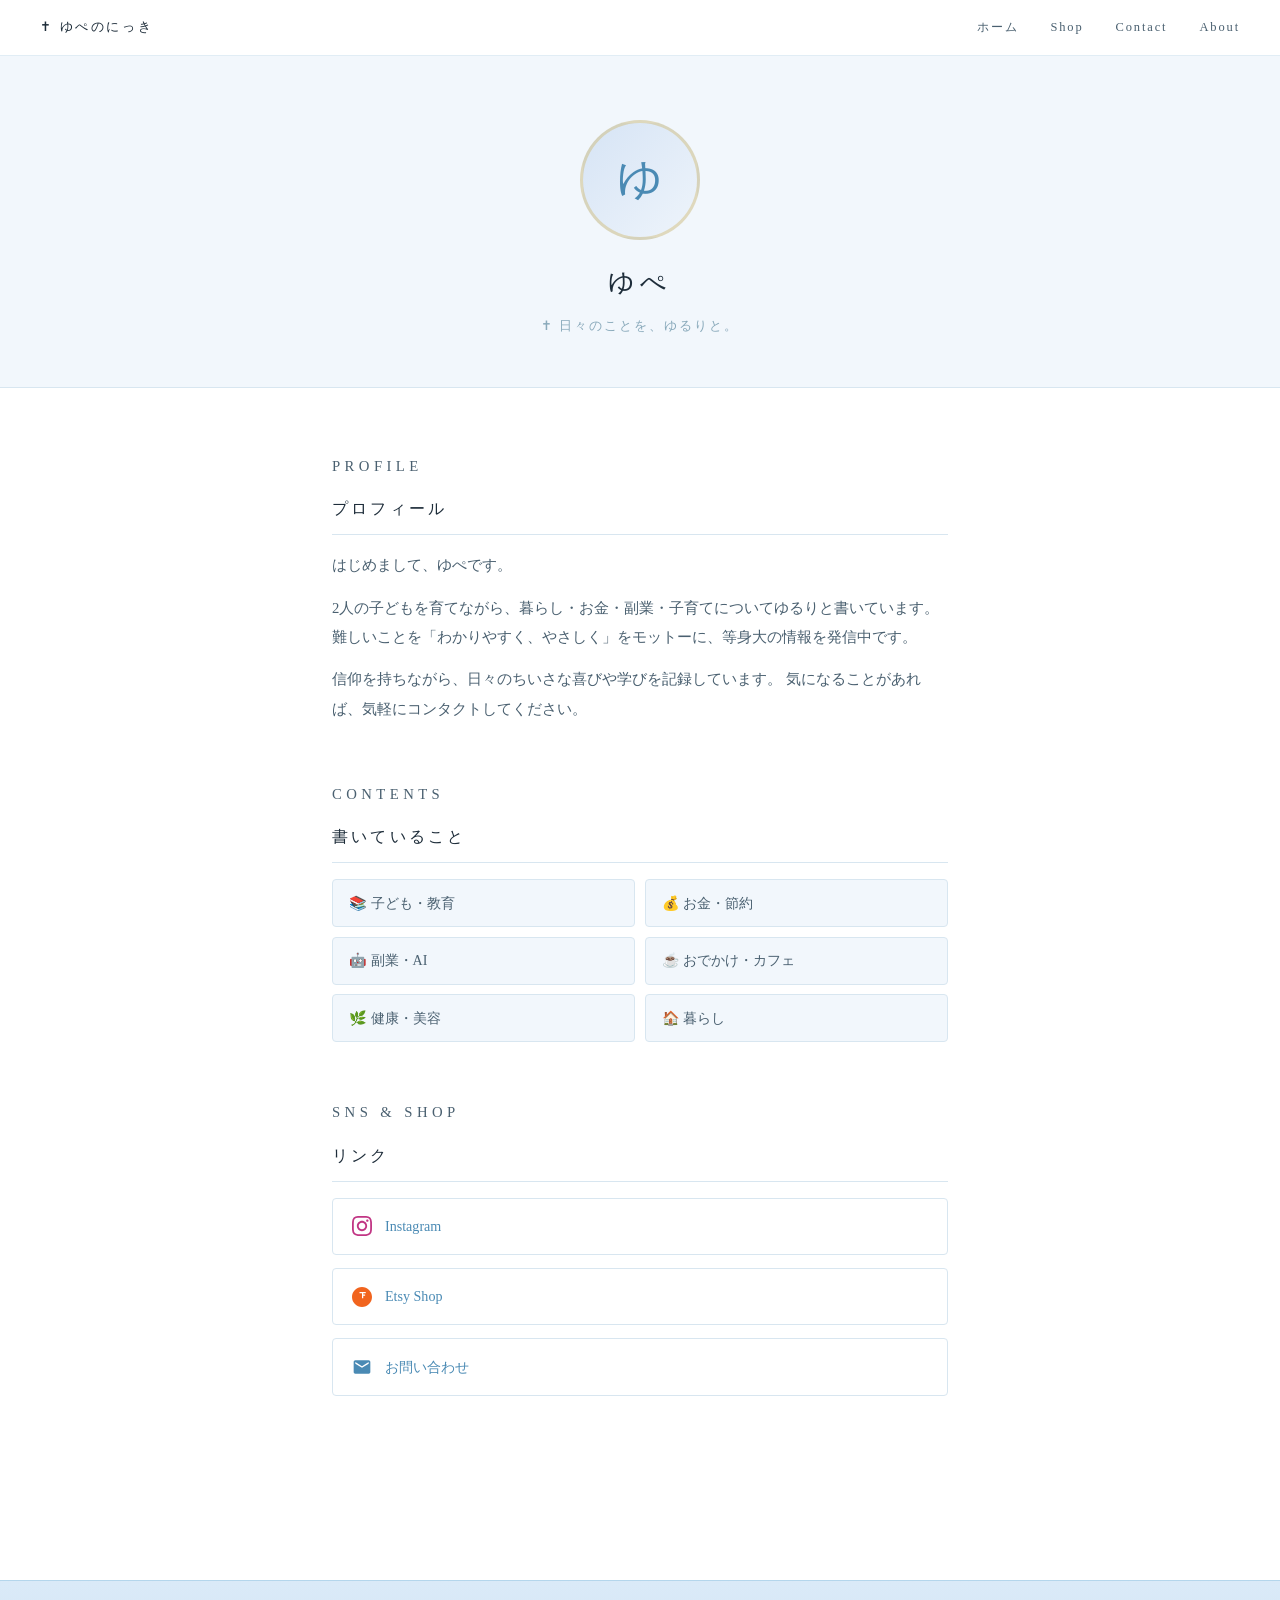
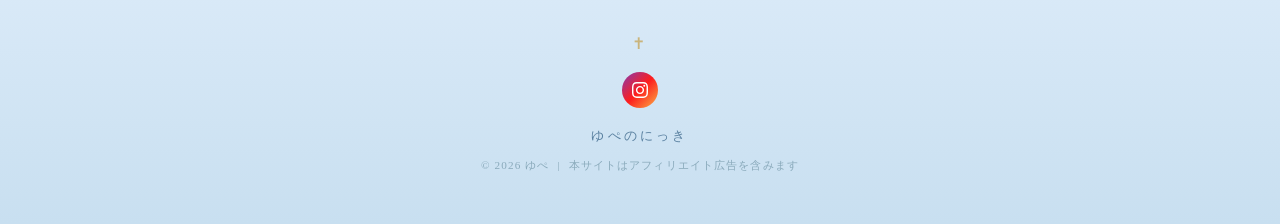
==== about.html @ 4b6a4e64 "LP・About・Shop・Contactページを本格化 - index.html: About Me・カテゴリ紹介・Instagram CTAセクションを追加 - about.html: プロフィー" ====
<!DOCTYPE html>
<html lang="ja">
<head>
  <meta charset="UTF-8">
  <meta name="viewport" content="width=device-width, initial-scale=1.0">
  <title>About — ゆぺのにっき</title>
  <link rel="stylesheet" href="style.css?v=4">
</head>
<body>

  <nav class="top-nav">
    <a class="nav-logo" href="index.html">✝ ゆぺのにっき</a>
    <ul class="nav-links">
      <li><a href="index.html">ホーム</a></li>
      <li><a href="shop.html">Shop</a></li>
      <li><a href="contact.html">Contact</a></li>
      <li><a href="about.html">About</a></li>
    </ul>
  </nav>

  <!-- Hero -->
  <section class="about-hero">
    <div class="about-avatar-large">ゆ</div>
    <h1>ゆぺ</h1>
    <p class="about-tagline">✝ 日々のことを、ゆるりと。</p>
  </section>

  <!-- Profile -->
  <div class="about-profile-wrap">

    <div class="about-section">
      <p class="lp-eyebrow">PROFILE</p>
      <h2>プロフィール</h2>
      <p>はじめまして、ゆぺです。</p>
      <p>
        2人の子どもを育てながら、暮らし・お金・副業・子育てについてゆるりと書いています。
        難しいことを「わかりやすく、やさしく」をモットーに、等身大の情報を発信中です。
      </p>
      <p>
        信仰を持ちながら、日々のちいさな喜びや学びを記録しています。
        気になることがあれば、気軽にコンタクトしてください。
      </p>
    </div>

    <div class="about-section">
      <p class="lp-eyebrow">CONTENTS</p>
      <h2>書いていること</h2>
      <ul class="about-topics">
        <li>📚 子ども・教育</li>
        <li>💰 お金・節約</li>
        <li>🤖 副業・AI</li>
        <li>☕ おでかけ・カフェ</li>
        <li>🌿 健康・美容</li>
        <li>🏠 暮らし</li>
      </ul>
    </div>

    <div class="about-section">
      <p class="lp-eyebrow">SNS & SHOP</p>
      <h2>リンク</h2>
      <div class="about-sns-links">
        <a class="about-sns-link" href="https://www.instagram.com/YOUR_ACCOUNT" target="_blank" rel="noopener">
          <svg width="20" height="20" viewBox="0 0 24 24" fill="#c13584"><path d="M12 2.163c3.204 0 3.584.012 4.85.07 3.252.148 4.771 1.691 4.919 4.919.058 1.265.069 1.645.069 4.849 0 3.205-.012 3.584-.069 4.849-.149 3.225-1.664 4.771-4.919 4.919-1.266.058-1.644.07-4.85.07-3.204 0-3.584-.012-4.849-.07-3.26-.149-4.771-1.699-4.919-4.92-.058-1.265-.07-1.644-.07-4.849 0-3.204.013-3.583.07-4.849.149-3.227 1.664-4.771 4.919-4.919 1.266-.057 1.645-.069 4.849-.069zm0-2.163c-3.259 0-3.667.014-4.947.072-4.358.2-6.78 2.618-6.98 6.98-.059 1.281-.073 1.689-.073 4.948 0 3.259.014 3.668.072 4.948.2 4.358 2.618 6.78 6.98 6.98 1.281.058 1.689.072 4.948.072 3.259 0 3.668-.014 4.948-.072 4.354-.2 6.782-2.618 6.979-6.98.059-1.28.073-1.689.073-4.948 0-3.259-.014-3.667-.072-4.947-.196-4.354-2.617-6.78-6.979-6.98-1.281-.059-1.69-.073-4.949-.073zm0 5.838c-3.403 0-6.162 2.759-6.162 6.162s2.759 6.163 6.162 6.163 6.162-2.759 6.162-6.163c0-3.403-2.759-6.162-6.162-6.162zm0 10.162c-2.209 0-4-1.79-4-4 0-2.209 1.791-4 4-4s4 1.791 4 4c0 2.21-1.791 4-4 4zm6.406-11.845c-.796 0-1.441.645-1.441 1.44s.645 1.44 1.441 1.44c.795 0 1.439-.645 1.439-1.44s-.644-1.44-1.439-1.44z"/></svg>
          Instagram
        </a>
        <a class="about-sns-link" href="https://www.etsy.com/shop/YOUR_SHOP" target="_blank" rel="noopener">
          <svg width="20" height="20" viewBox="0 0 24 24" fill="#f1641e"><path d="M12 0C5.373 0 0 5.373 0 12s5.373 12 12 12 12-5.373 12-12S18.627 0 12 0zm4.5 7.5h-3v1.5h2.25v1.5H13.5v3h-1.5V7.5H9V6h7.5v1.5z"/></svg>
          Etsy Shop
        </a>
        <a class="about-sns-link" href="contact.html">
          <svg width="20" height="20" viewBox="0 0 24 24" fill="#4a8ab4"><path d="M20 4H4c-1.1 0-2 .9-2 2v12c0 1.1.9 2 2 2h16c1.1 0 2-.9 2-2V6c0-1.1-.9-2-2-2zm0 4l-8 5-8-5V6l8 5 8-5v2z"/></svg>
          お問い合わせ
        </a>
      </div>
    </div>

  </div>

  <footer class="site-footer">
    <span class="footer-cross">✝</span>
    <div class="footer-sns">
      <a class="f-insta" href="https://www.instagram.com/YOUR_ACCOUNT" target="_blank" rel="noopener" title="Instagram">
        <svg width="16" height="16" viewBox="0 0 24 24" fill="currentColor"><path d="M12 2.163c3.204 0 3.584.012 4.85.07 3.252.148 4.771 1.691 4.919 4.919.058 1.265.069 1.645.069 4.849 0 3.205-.012 3.584-.069 4.849-.149 3.225-1.664 4.771-4.919 4.919-1.266.058-1.644.07-4.85.07-3.204 0-3.584-.012-4.849-.07-3.26-.149-4.771-1.699-4.919-4.92-.058-1.265-.07-1.644-.07-4.849 0-3.204.013-3.583.07-4.849.149-3.227 1.664-4.771 4.919-4.919 1.266-.057 1.645-.069 4.849-.069zm0-2.163c-3.259 0-3.667.014-4.947.072-4.358.2-6.78 2.618-6.98 6.98-.059 1.281-.073 1.689-.073 4.948 0 3.259.014 3.668.072 4.948.2 4.358 2.618 6.78 6.98 6.98 1.281.058 1.689.072 4.948.072 3.259 0 3.668-.014 4.948-.072 4.354-.2 6.782-2.618 6.979-6.98.059-1.28.073-1.689.073-4.948 0-3.259-.014-3.667-.072-4.947-.196-4.354-2.617-6.78-6.979-6.98-1.281-.059-1.69-.073-4.949-.073zm0 5.838c-3.403 0-6.162 2.759-6.162 6.162s2.759 6.163 6.162 6.163 6.162-2.759 6.162-6.163c0-3.403-2.759-6.162-6.162-6.162zm0 10.162c-2.209 0-4-1.79-4-4 0-2.209 1.791-4 4-4s4 1.791 4 4c0 2.21-1.791 4-4 4zm6.406-11.845c-.796 0-1.441.645-1.441 1.44s.645 1.44 1.441 1.44c.795 0 1.439-.645 1.439-1.44s-.644-1.44-1.439-1.44z"/></svg>
      </a>
    </div>
    <p class="footer-title">ゆぺのにっき</p>
    <p class="footer-copy">&copy; 2026 ゆぺ &nbsp;|&nbsp; 本サイトはアフィリエイト広告を含みます</p>
  </footer>

</body>
</html>
---- style.css ----
/* ===== Reset & Base ===== */
*, *::before, *::after {
  box-sizing: border-box;
  margin: 0;
  padding: 0;
}

:root {
  --bg: #ffffff;
  --surface: #ffffff;
  --bg-light: #f2f7fc;
  --border: #d8e6f0;
  --text: #1e2d3a;
  --text-mid: #4a6070;
  --text-light: #8aaabb;
  --accent: #4a8ab4;
  --gold: #c49a3c;
  --nav-bg: rgba(255,255,255,0.95);
}

html {
  font-size: 16px;
  scroll-behavior: smooth;
}

body {
  background-color: var(--bg);
  color: var(--text);
  font-family: 'Hiragino Mincho ProN', 'Yu Mincho', 'YuMincho', 'Georgia', serif;
  line-height: 1.9;
  min-height: 100vh;
  display: flex;
  flex-direction: column;
}

a {
  color: inherit;
  text-decoration: none;
  transition: opacity 0.2s;
}

a:hover {
  opacity: 0.65;
}

img {
  max-width: 100%;
  display: block;
}

/* ===== トップナビゲーション ===== */
.top-nav {
  position: sticky;
  top: 0;
  z-index: 100;
  background: var(--nav-bg);
  backdrop-filter: blur(8px);
  -webkit-backdrop-filter: blur(8px);
  border-bottom: 1px solid rgba(180,210,230,0.4);
  display: flex;
  align-items: center;
  justify-content: space-between;
  padding: 0 2.5rem;
  height: 56px;
}

.top-nav .nav-logo {
  font-size: 0.82rem;
  letter-spacing: 0.2em;
  color: var(--text);
  font-weight: normal;
}

.top-nav .nav-links {
  display: flex;
  gap: 2rem;
  list-style: none;
  font-size: 0.78rem;
  letter-spacing: 0.15em;
}

.top-nav .nav-links a {
  color: var(--text-mid);
}

/* ===== ヒーロー ===== */
.hero {
  width: 100%;
  /* 夜明けの空グラデーション */
  background:
    radial-gradient(ellipse 80% 60% at 50% 0%, rgba(255,255,255,0.9) 0%, transparent 60%),
    radial-gradient(ellipse 60% 40% at 80% 30%, rgba(255,220,180,0.35) 0%, transparent 50%),
    radial-gradient(ellipse 70% 50% at 20% 40%, rgba(180,220,255,0.4) 0%, transparent 55%),
    linear-gradient(180deg,
      #c8dff0 0%,
      #daeaf8 20%,
      #edf5fd 45%,
      #fef9f0 70%,
      #fff8ee 100%
    );
  display: flex;
  flex-direction: column;
  align-items: center;
  justify-content: center;
  text-align: center;
  padding: 6rem 2rem 5.5rem;
  position: relative;
  overflow: hidden;
}

/* 雲のような光の層 */
.hero::before {
  content: '';
  position: absolute;
  inset: 0;
  background:
    radial-gradient(ellipse 120% 30% at 20% 55%, rgba(255,255,255,0.55) 0%, transparent 60%),
    radial-gradient(ellipse 100% 25% at 75% 45%, rgba(255,255,255,0.45) 0%, transparent 55%),
    radial-gradient(ellipse 80% 20% at 50% 70%, rgba(255,248,230,0.5) 0%, transparent 60%);
  pointer-events: none;
}

.hero-hands-svg {
  width: 80px;
  height: 90px;
  margin-bottom: 0.8rem;
  position: relative;
  filter: drop-shadow(0 2px 10px rgba(100,160,210,0.3));
}

.hero-cross {
  color: var(--gold);
  font-size: 0.95rem;
  margin-bottom: 1.2rem;
  opacity: 0.75;
  position: relative;
  letter-spacing: 0.5em;
}

.hero-title {
  font-size: clamp(1.8rem, 5vw, 3rem);
  font-weight: normal;
  letter-spacing: 0.35em;
  color: #2a3d50;
  margin-bottom: 0.8rem;
  position: relative;
  text-shadow: 0 1px 12px rgba(255,255,255,0.9);
}

.hero-subtitle {
  font-size: 0.8rem;
  color: #6a8fa8;
  letter-spacing: 0.2em;
  margin-bottom: 1.8rem;
  position: relative;
}

.hero-verse {
  font-size: 0.8rem;
  color: #7a9ab4;
  font-style: italic;
  letter-spacing: 0.06em;
  max-width: 400px;
  line-height: 1.8;
  position: relative;
  border-top: 1px solid rgba(100,160,210,0.25);
  padding-top: 1.2rem;
}

/* ===== コンテナ ===== */
.container {
  max-width: 900px;
  margin: 0 auto;
  padding: 0 2rem;
  flex: 1;
}

/* ===== セクションタイトル ===== */
.section-header {
  text-align: center;
  padding: 4rem 0 2.5rem;
}

.section-header h2 {
  font-size: 0.75rem;
  letter-spacing: 0.3em;
  color: var(--text-light);
  font-weight: normal;
  text-transform: uppercase;
  margin-bottom: 0.5rem;
}

.section-header .section-line {
  width: 32px;
  height: 1px;
  background: var(--gold);
  margin: 0 auto;
}

/* ===== 記事グリッド ===== */
.post-grid {
  display: grid;
  grid-template-columns: repeat(auto-fill, minmax(260px, 1fr));
  gap: 2.5rem;
  padding-bottom: 5rem;
}

.post-card {
  background: var(--surface);
  border: none;
  transition: opacity 0.2s;
}

.post-card:hover {
  opacity: 0.75;
}

.post-card-thumb {
  width: 100%;
  aspect-ratio: 4/3;
  background: var(--bg-light);
  margin-bottom: 1rem;
  overflow: hidden;
  position: relative;
  display: flex;
  align-items: center;
  justify-content: center;
}

/* サムネイル代替（画像なし用） */
.post-card-thumb.thumb-1 { background: linear-gradient(135deg, #d6e4f5 0%, #eef4fb 100%); }
.post-card-thumb.thumb-2 { background: linear-gradient(135deg, #e8f0e9 0%, #f3f7f3 100%); }
.post-card-thumb.thumb-3 { background: linear-gradient(135deg, #f5ecd6 0%, #faf5ec 100%); }

.post-card-thumb-cross {
  font-size: 2rem;
  color: rgba(58,110,168,0.18);
}

.post-card-thumb img {
  width: 100%;
  height: 100%;
  object-fit: cover;
  position: absolute;
  top: 0; left: 0;
  display: block;
}

.post-date {
  font-size: 0.72rem;
  color: var(--text-light);
  letter-spacing: 0.1em;
  display: block;
  margin-bottom: 0.4rem;
}

.post-title {
  font-size: 1rem;
  font-weight: normal;
  line-height: 1.6;
  letter-spacing: 0.05em;
  color: var(--text);
  margin-bottom: 0.6rem;
}

.post-excerpt {
  font-size: 0.82rem;
  color: var(--text-mid);
  line-height: 1.8;
}

/* ===== 単記事ページ ===== */
.post-single-wrap {
  max-width: 660px;
  margin: 5rem auto;
  padding: 0 2rem;
}

.post-single-header {
  text-align: center;
  margin-bottom: 3rem;
  padding-bottom: 2rem;
  border-bottom: 1px solid var(--border);
}

.post-single-header .post-date {
  margin-bottom: 0.8rem;
}

.post-single-header h1 {
  font-size: 1.6rem;
  font-weight: normal;
  letter-spacing: 0.08em;
  line-height: 1.6;
}

.post-body {
  font-size: 0.95rem;
  line-height: 2.1;
  color: var(--text-mid);
}

.post-body p {
  margin-bottom: 1.4em;
}

.post-body blockquote {
  border-left: 2px solid var(--gold);
  margin: 2em 0;
  padding: 0.8em 1.5em;
  color: var(--text-light);
  font-style: italic;
  font-size: 0.9rem;
  background: var(--bg-light);
}

.back-link {
  display: inline-block;
  margin-top: 3rem;
  font-size: 0.75rem;
  color: var(--text-light);
  letter-spacing: 0.15em;
  text-transform: uppercase;
}

/* ===== About ===== */
.about-wrap {
  max-width: 560px;
  margin: 5rem auto;
  padding: 0 2rem;
  text-align: center;
}

.about-avatar {
  width: 96px;
  height: 96px;
  border-radius: 50%;
  background: linear-gradient(135deg, #2c4a6e, #3a6ea8);
  display: flex;
  align-items: center;
  justify-content: center;
  font-size: 2rem;
  color: #fff;
  margin: 0 auto 1.5rem;
}

.about-name {
  font-size: 1.3rem;
  font-weight: normal;
  letter-spacing: 0.25em;
  margin-bottom: 0.4rem;
}

.about-verse {
  font-size: 0.75rem;
  color: var(--gold);
  font-style: italic;
  letter-spacing: 0.08em;
  margin-bottom: 2rem;
}

.about-divider {
  width: 32px;
  height: 1px;
  background: var(--border);
  margin: 0 auto 2rem;
}

.about-bio {
  font-size: 0.9rem;
  color: var(--text-mid);
  line-height: 2;
  text-align: left;
}

/* ===== フッター ===== */
.site-footer {
  background: linear-gradient(180deg, #daeaf8 0%, #c8dff0 100%);
  text-align: center;
  padding: 3rem 1rem;
  border-top: 1px solid rgba(150,200,230,0.4);
}

.footer-cross {
  display: block;
  font-size: 1rem;
  color: var(--gold);
  opacity: 0.65;
  margin-bottom: 0.8rem;
  letter-spacing: 0.15em;
}

.footer-title {
  font-size: 0.8rem;
  letter-spacing: 0.25em;
  color: #5a80a0;
  margin-bottom: 0.4rem;
}

.footer-copy {
  font-size: 0.7rem;
  color: #8aaabb;
  letter-spacing: 0.1em;
}

/* ===== ページヒーロー（Shop / Contact） ===== */
.page-hero {
  background: linear-gradient(180deg, #c8dff0 0%, #daeaf8 40%, #edf5fd 70%, #fef9f0 100%);
  text-align: center;
  padding: 4rem 1rem 3.5rem;
  position: relative;
  overflow: hidden;
}

.page-hero::before {
  content: '';
  position: absolute;
  inset: 0;
  background-image:
    repeating-linear-gradient(60deg, transparent, transparent 60px,
      rgba(255,255,255,0.02) 60px, rgba(255,255,255,0.02) 61px),
    repeating-linear-gradient(-60deg, transparent, transparent 60px,
      rgba(255,255,255,0.02) 60px, rgba(255,255,255,0.02) 61px);
  pointer-events: none;
}

.page-hero-title {
  font-size: 2rem;
  font-weight: normal;
  letter-spacing: 0.3em;
  color: #2a3d50;
  position: relative;
  margin-bottom: 0.5rem;
  text-shadow: 0 1px 10px rgba(255,255,255,0.8);
}

.page-hero-sub {
  font-size: 0.78rem;
  color: #6a8fa8;
  letter-spacing: 0.15em;
  position: relative;
  font-style: italic;
}

/* ===== Etsyバナー ===== */
.etsy-banner {
  margin: 3rem 0 2rem;
  border: 1px solid var(--border);
  border-radius: 2px;
  background: #fdf6ee;
  padding: 2rem;
  text-align: center;
}

.etsy-banner-text {
  font-size: 0.9rem;
  color: var(--text-mid);
  line-height: 1.8;
  margin-bottom: 1.2rem;
}

.etsy-btn {
  display: inline-flex;
  align-items: center;
  background: #f1641e;
  color: #fff;
  font-size: 0.88rem;
  letter-spacing: 0.08em;
  padding: 0.7rem 1.8rem;
  border-radius: 2px;
  transition: opacity 0.2s;
  font-family: inherit;
}

.etsy-btn:hover {
  opacity: 0.85;
  color: #fff;
}

/* ===== ショップグリッド ===== */
.shop-grid {
  display: grid;
  grid-template-columns: repeat(auto-fill, minmax(240px, 1fr));
  gap: 2rem;
  padding-bottom: 1rem;
}

.shop-card {
  border: 1px solid var(--border);
  border-radius: 2px;
  overflow: hidden;
  transition: box-shadow 0.2s;
}

.shop-card:hover {
  box-shadow: 0 4px 16px rgba(26,42,58,0.08);
}

.shop-card-thumb {
  width: 100%;
  aspect-ratio: 1/1;
  display: flex;
  align-items: center;
  justify-content: center;
}

.shop-card-icon {
  font-size: 2.5rem;
  color: rgba(58,110,168,0.15);
}

.shop-card-body {
  padding: 1.2rem 1.4rem 1.6rem;
}

.shop-card-label {
  font-size: 0.7rem;
  color: var(--text-light);
  letter-spacing: 0.15em;
  text-transform: uppercase;
  margin-bottom: 0.3rem;
}

.shop-card-name {
  font-size: 1rem;
  font-weight: normal;
  color: var(--text);
  margin-bottom: 0.4rem;
  letter-spacing: 0.03em;
}

.shop-card-price {
  font-size: 0.95rem;
  color: var(--text-mid);
  margin-bottom: 1rem;
}

.shop-card-btn {
  display: inline-block;
  background: #f1641e;
  color: #fff;
  font-size: 0.78rem;
  letter-spacing: 0.08em;
  padding: 0.45rem 1.2rem;
  border-radius: 2px;
  transition: opacity 0.2s;
}

.shop-card-btn:hover {
  opacity: 0.85;
  color: #fff;
}

.shop-note {
  font-size: 0.78rem;
  color: var(--text-light);
  text-align: center;
  padding: 2rem 0 4rem;
  letter-spacing: 0.05em;
}

/* ===== コンタクトページ ===== */
.contact-wrap {
  max-width: 600px;
  margin: 4rem auto;
  padding: 0 2rem 5rem;
}

.contact-intro {
  font-size: 0.9rem;
  color: var(--text-mid);
  line-height: 1.9;
  text-align: center;
  margin-bottom: 2.5rem;
}

.contact-form {
  display: flex;
  flex-direction: column;
  gap: 1.5rem;
}

.form-group {
  display: flex;
  flex-direction: column;
  gap: 0.4rem;
}

.form-label {
  font-size: 0.8rem;
  letter-spacing: 0.1em;
  color: var(--text);
}

.required {
  color: #c0392b;
  margin-left: 2px;
}

.form-input,
.form-textarea {
  border: 1px solid var(--border);
  border-radius: 2px;
  padding: 0.7rem 0.9rem;
  font-size: 0.9rem;
  font-family: inherit;
  color: var(--text);
  background: var(--bg);
  transition: border-color 0.2s;
  outline: none;
}

.form-input:focus,
.form-textarea:focus {
  border-color: var(--accent);
}

.form-textarea {
  resize: vertical;
  line-height: 1.7;
}

.form-submit {
  align-self: flex-start;
  background: #1a2a3a;
  color: #fff;
  border: none;
  padding: 0.8rem 2.2rem;
  font-size: 0.85rem;
  letter-spacing: 0.15em;
  font-family: inherit;
  cursor: pointer;
  border-radius: 2px;
  transition: opacity 0.2s;
}

.form-submit:hover {
  opacity: 0.8;
}

.contact-note {
  margin-top: 2rem;
  font-size: 0.75rem;
  color: var(--text-light);
  line-height: 1.8;
  text-align: center;
}

.contact-note a {
  color: var(--accent);
}

.contact-note code {
  background: var(--bg-light);
  padding: 0.1em 0.4em;
  border-radius: 2px;
  font-size: 0.85em;
}

/* ===== PR表示（景品表示法） ===== */
.pr-notice {
  font-size: 0.72rem;
  color: var(--text-light);
  background: var(--bg-light);
  border-left: 2px solid var(--border);
  padding: 0.4rem 0.8rem;
  margin-bottom: 1.5rem;
  letter-spacing: 0.04em;
}

/* ===== 楽天アフィリエイトバナー ===== */
/* 楽天バナー（全体がリンク） */
a.rakuten-banner {
  display: block;
  text-decoration: none;
  background: linear-gradient(135deg, #fff5f5 0%, #fff9f0 100%);
  border: 2px solid #e8b4b4;
  border-radius: 8px;
  padding: 1.4rem 1.6rem;
  margin: 2.5rem 0;
  transition: transform 0.18s, box-shadow 0.18s, border-color 0.18s;
  box-shadow: 0 2px 8px rgba(191,0,0,0.07);
}
a.rakuten-banner:hover {
  transform: translateY(-2px);
  box-shadow: 0 6px 20px rgba(191,0,0,0.14);
  border-color: #bf0000;
}

.rakuten-banner-label {
  font-size: 0.68rem;
  color: #bf0000;
  letter-spacing: 0.14em;
  text-transform: uppercase;
  margin-bottom: 0.7rem;
  display: block;
  font-weight: bold;
}

.rakuten-banner-inner {
  display: flex;
  align-items: center;
  gap: 1.2rem;
  flex-wrap: wrap;
}

.rakuten-banner-img {
  width: 72px;
  height: 72px;
  background: #fde8e8;
  border-radius: 50%;
  flex-shrink: 0;
  display: flex;
  align-items: center;
  justify-content: center;
  font-size: 1.8rem;
}

.rakuten-banner-text { flex: 1; min-width: 180px; }

.rakuten-banner-text h4 {
  font-size: 0.95rem;
  font-weight: bold;
  color: #1e2d3a;
  margin-bottom: 0.3rem;
}

.rakuten-banner-text p {
  font-size: 0.78rem;
  color: #5a7080;
  margin-bottom: 0.7rem;
  line-height: 1.6;
}

.rakuten-btn {
  display: inline-block;
  background: #bf0000;
  color: #fff !important;
  font-size: 0.82rem;
  font-weight: bold;
  padding: 0.5rem 1.4rem;
  border-radius: 20px;
  letter-spacing: 0.06em;
  transition: background 0.2s;
}
a.rakuten-banner:hover .rakuten-btn { background: #a00000; }

/* ===== フローティングSNSバー ===== */
.sns-float {
  position: fixed;
  right: 1rem;
  bottom: 1.5rem;
  z-index: 200;
  display: flex;
  flex-direction: column;
  gap: 0.6rem;
  align-items: center;
}

.sns-float-btn {
  width: 44px;
  height: 44px;
  border-radius: 50%;
  display: flex;
  align-items: center;
  justify-content: center;
  color: #fff;
  font-size: 1.1rem;
  transition: opacity 0.2s, transform 0.2s;
  box-shadow: 0 2px 10px rgba(0,0,0,0.15);
}

.sns-float-btn:hover { opacity: 0.88; transform: scale(1.08); color: #fff; }
.sns-float-btn.etsy-float  { background: #f1641e; }
.sns-float-btn.insta-float { background: linear-gradient(135deg, #833ab4, #fd1d1d, #fcb045); }

.sns-float-label {
  font-size: 0.6rem;
  color: var(--text-light);
  letter-spacing: 0.05em;
  text-align: center;
  line-height: 1.2;
}

/* ===== フッターSNS ===== */
.footer-sns {
  display: flex;
  justify-content: center;
  gap: 1.2rem;
  margin-bottom: 1rem;
}

.footer-sns a {
  width: 36px;
  height: 36px;
  border-radius: 50%;
  display: flex;
  align-items: center;
  justify-content: center;
  font-size: 1rem;
  color: #fff;
  transition: opacity 0.2s;
}

.footer-sns a:hover { opacity: 0.8; color: #fff; }
.footer-sns .f-etsy  { background: #f1641e; }
.footer-sns .f-insta { background: linear-gradient(135deg, #833ab4, #fd1d1d, #fcb045); }

/* ===== カテゴリフィルター ===== */
.category-filter {
  display: flex;
  flex-wrap: wrap;
  gap: 0.5rem;
  margin-bottom: 2rem;
}
.cat-btn {
  font-size: 0.78rem;
  letter-spacing: 0.06em;
  padding: 0.4rem 1.1rem;
  border-radius: 20px;
  border: 1px solid #d8e6f0;
  background: #fff;
  color: #4a6070;
  cursor: pointer;
  font-family: inherit;
  transition: all 0.15s;
}
.cat-btn:hover { background: #edf5fd; border-color: #4a8ab4; color: #4a8ab4; }
.cat-btn.active { background: #4a8ab4; border-color: #4a8ab4; color: #fff; }

.post-card-cat {
  display: inline-block;
  font-size: 0.68rem;
  letter-spacing: 0.06em;
  color: #4a8ab4;
  background: #edf5fd;
  border: 1px solid #c5dff0;
  border-radius: 10px;
  padding: 0.15rem 0.6rem;
  margin: 0.5rem 0 0.2rem;
}

/* ===== LP セクション共通 ===== */
.lp-eyebrow {
  font-size: 0.68rem;
  letter-spacing: 0.3em;
  color: var(--gold);
  margin-bottom: 0.7rem;
  font-family: 'Georgia', serif;
}
.lp-section-title {
  font-size: 1.5rem;
  font-weight: normal;
  line-height: 1.65;
  letter-spacing: 0.06em;
  color: var(--text);
  margin-bottom: 1.2rem;
}
.lp-body {
  font-size: 0.93rem;
  line-height: 2;
  color: var(--text-mid);
  margin-bottom: 1.5rem;
}
.lp-more-link {
  font-size: 0.82rem;
  color: var(--accent);
  letter-spacing: 0.1em;
  text-decoration: none;
  border-bottom: 1px solid rgba(74,138,180,0.35);
  padding-bottom: 2px;
  transition: border-color 0.2s;
}
.lp-more-link:hover { opacity:1; border-bottom-color: var(--accent); }

/* ===== LP About Me ===== */
.lp-about {
  background: var(--bg-light);
  padding: 5rem 2rem;
}
.lp-about-inner {
  max-width: 860px;
  margin: 0 auto;
  display: flex;
  gap: 4rem;
  align-items: center;
}
.lp-about-photo { flex-shrink: 0; }
.lp-photo-circle {
  width: 170px; height: 170px;
  border-radius: 50%;
  background: linear-gradient(135deg,#d6e4f5 0%,#eef4fb 100%);
  border: 3px solid rgba(200,168,74,0.35);
  display: flex; align-items: center; justify-content: center;
  font-size: 3.2rem;
  color: var(--accent);
  font-family: 'Hiragino Mincho ProN','Yu Mincho',serif;
  overflow: hidden;
}
.lp-photo-circle img {
  width: 100%; height: 100%; object-fit: cover; border-radius: 50%;
}
.lp-about-text { flex: 1; }

/* ===== LP Features（カテゴリ）===== */
.lp-features {
  padding: 5rem 2rem;
  background: #fff;
}
.lp-features-inner {
  max-width: 860px;
  margin: 0 auto;
}
.lp-feat-grid {
  display: grid;
  grid-template-columns: repeat(3,1fr);
  gap: 1.2rem;
  margin-top: 2.5rem;
}
.lp-feat-card {
  background: var(--bg-light);
  border: 1px solid var(--border);
  border-radius: 6px;
  padding: 1.8rem 1rem;
  text-align: center;
  text-decoration: none;
  display: block;
  transition: transform 0.18s, box-shadow 0.18s;
}
.lp-feat-card:hover {
  opacity:1;
  transform: translateY(-3px);
  box-shadow: 0 8px 24px rgba(74,138,180,0.12);
}
.lp-feat-icon { font-size: 2rem; display: block; margin-bottom: 0.7rem; }
.lp-feat-card h3 {
  font-size: 0.85rem; font-weight: normal;
  letter-spacing: 0.1em; color: var(--text); margin-bottom: 0.4rem;
}
.lp-feat-card p { font-size: 0.72rem; color: var(--text-light); line-height: 1.7; }

/* ===== LP CTA（Instagram誘導）===== */
.lp-cta {
  background: linear-gradient(135deg,#1e2d3a 0%,#2a4055 100%);
  padding: 4rem 2rem;
  text-align: center;
  color: #fff;
}
.lp-cta h2 {
  font-size: 1.1rem; font-weight: normal;
  letter-spacing: 0.2em; margin-bottom: 0.6rem;
}
.lp-cta p { font-size: 0.82rem; color: rgba(255,255,255,0.65); margin-bottom: 1.6rem; }
.lp-cta-btn {
  display: inline-block;
  background: #fff; color: #1e2d3a;
  font-size: 0.8rem; letter-spacing: 0.12em;
  padding: 0.75rem 2rem; border-radius: 30px;
  text-decoration: none; transition: opacity 0.2s;
}
.lp-cta-btn:hover { opacity: 0.85; }

/* ===== About ページ ===== */
.about-hero {
  background: var(--bg-light);
  padding: 4rem 2rem 3rem;
  text-align: center;
  border-bottom: 1px solid var(--border);
}
.about-avatar-large {
  width: 120px; height: 120px;
  border-radius: 50%;
  background: linear-gradient(135deg,#d6e4f5 0%,#eef4fb 100%);
  border: 3px solid rgba(200,168,74,0.35);
  display: flex; align-items: center; justify-content: center;
  font-size: 2.8rem; color: var(--accent);
  font-family: 'Hiragino Mincho ProN',serif;
  margin: 0 auto 1.2rem;
  overflow: hidden;
}
.about-avatar-large img {
  width: 100%; height: 100%; object-fit: cover; border-radius: 50%;
}
.about-hero h1 {
  font-size: 1.6rem; font-weight: normal;
  letter-spacing: 0.2em; margin-bottom: 0.4rem;
}
.about-tagline { font-size: 0.82rem; color: var(--text-light); letter-spacing: 0.15em; }

.about-profile-wrap {
  max-width: 680px; margin: 4rem auto; padding: 0 2rem 4rem;
}
.about-section { margin-bottom: 3.5rem; }
.about-section h2 {
  font-size: 1rem; font-weight: normal;
  letter-spacing: 0.2em; color: var(--text);
  margin-bottom: 1rem;
  padding-bottom: 0.6rem;
  border-bottom: 1px solid var(--border);
}
.about-section p {
  font-size: 0.92rem; line-height: 2; color: var(--text-mid); margin-bottom: 0.8rem;
}
.about-topics {
  list-style: none;
  display: grid; grid-template-columns: 1fr 1fr;
  gap: 0.6rem;
}
.about-topics li {
  font-size: 0.88rem; color: var(--text-mid);
  background: var(--bg-light);
  border: 1px solid var(--border);
  border-radius: 4px;
  padding: 0.6rem 1rem;
}
.about-sns-links { display: flex; flex-direction: column; gap: 0.8rem; }
.about-sns-link {
  display: flex; align-items: center; gap: 0.8rem;
  font-size: 0.88rem; color: var(--accent);
  border: 1px solid var(--border);
  border-radius: 4px; padding: 0.9rem 1.2rem;
  text-decoration: none; transition: background 0.15s;
}
.about-sns-link:hover { background: var(--bg-light); opacity:1; }

/* ===== Shop ページ ===== */
.shop-hero {
  background: linear-gradient(135deg,#f5ecd6 0%,#faf5ec 100%);
  padding: 4rem 2rem 3rem;
  text-align: center;
  border-bottom: 1px solid var(--border);
}
.shop-hero h1 {
  font-size: 1.8rem; font-weight: normal;
  letter-spacing: 0.25em; margin-bottom: 0.5rem;
}
.shop-hero p { font-size: 0.88rem; color: var(--text-mid); letter-spacing: 0.1em; }

.shop-etsy-cta {
  max-width: 600px; margin: 3rem auto;
  background: #fff; border: 2px solid var(--gold);
  border-radius: 8px; padding: 2.5rem 2rem; text-align: center;
}
.shop-etsy-cta p { font-size: 0.92rem; color: var(--text-mid); margin-bottom: 1.5rem; line-height: 1.9; }
.shop-etsy-btn {
  display: inline-block;
  background: #f1641e; color: #fff;
  font-size: 0.88rem; letter-spacing: 0.12em;
  padding: 0.85rem 2.5rem; border-radius: 30px;
  text-decoration: none; transition: opacity 0.2s;
}
.shop-etsy-btn:hover { opacity:0.85; }

/* ===== Contact ページ ===== */
.contact-hero {
  background: var(--bg-light);
  padding: 4rem 2rem 3rem;
  text-align: center;
  border-bottom: 1px solid var(--border);
}
.contact-hero h1 {
  font-size: 1.8rem; font-weight: normal;
  letter-spacing: 0.25em; margin-bottom: 0.5rem;
}
.contact-hero p { font-size: 0.88rem; color: var(--text-mid); letter-spacing: 0.1em; }

/* ===== アニメーション ===== */
@keyframes fadeUp {
  from { opacity: 0; transform: translateY(18px); }
  to   { opacity: 1; transform: translateY(0); }
}

/* ===== Responsive ===== */
@media (max-width: 600px) {
  .top-nav { padding: 0 1.2rem; }
  .hero { padding: 4rem 1.5rem 3.5rem; }
  .post-grid { grid-template-columns: 1fr; gap: 2rem; }
  .container { padding: 0 1.2rem; }
  .post-single-wrap, .about-wrap { margin: 3rem auto; }
}
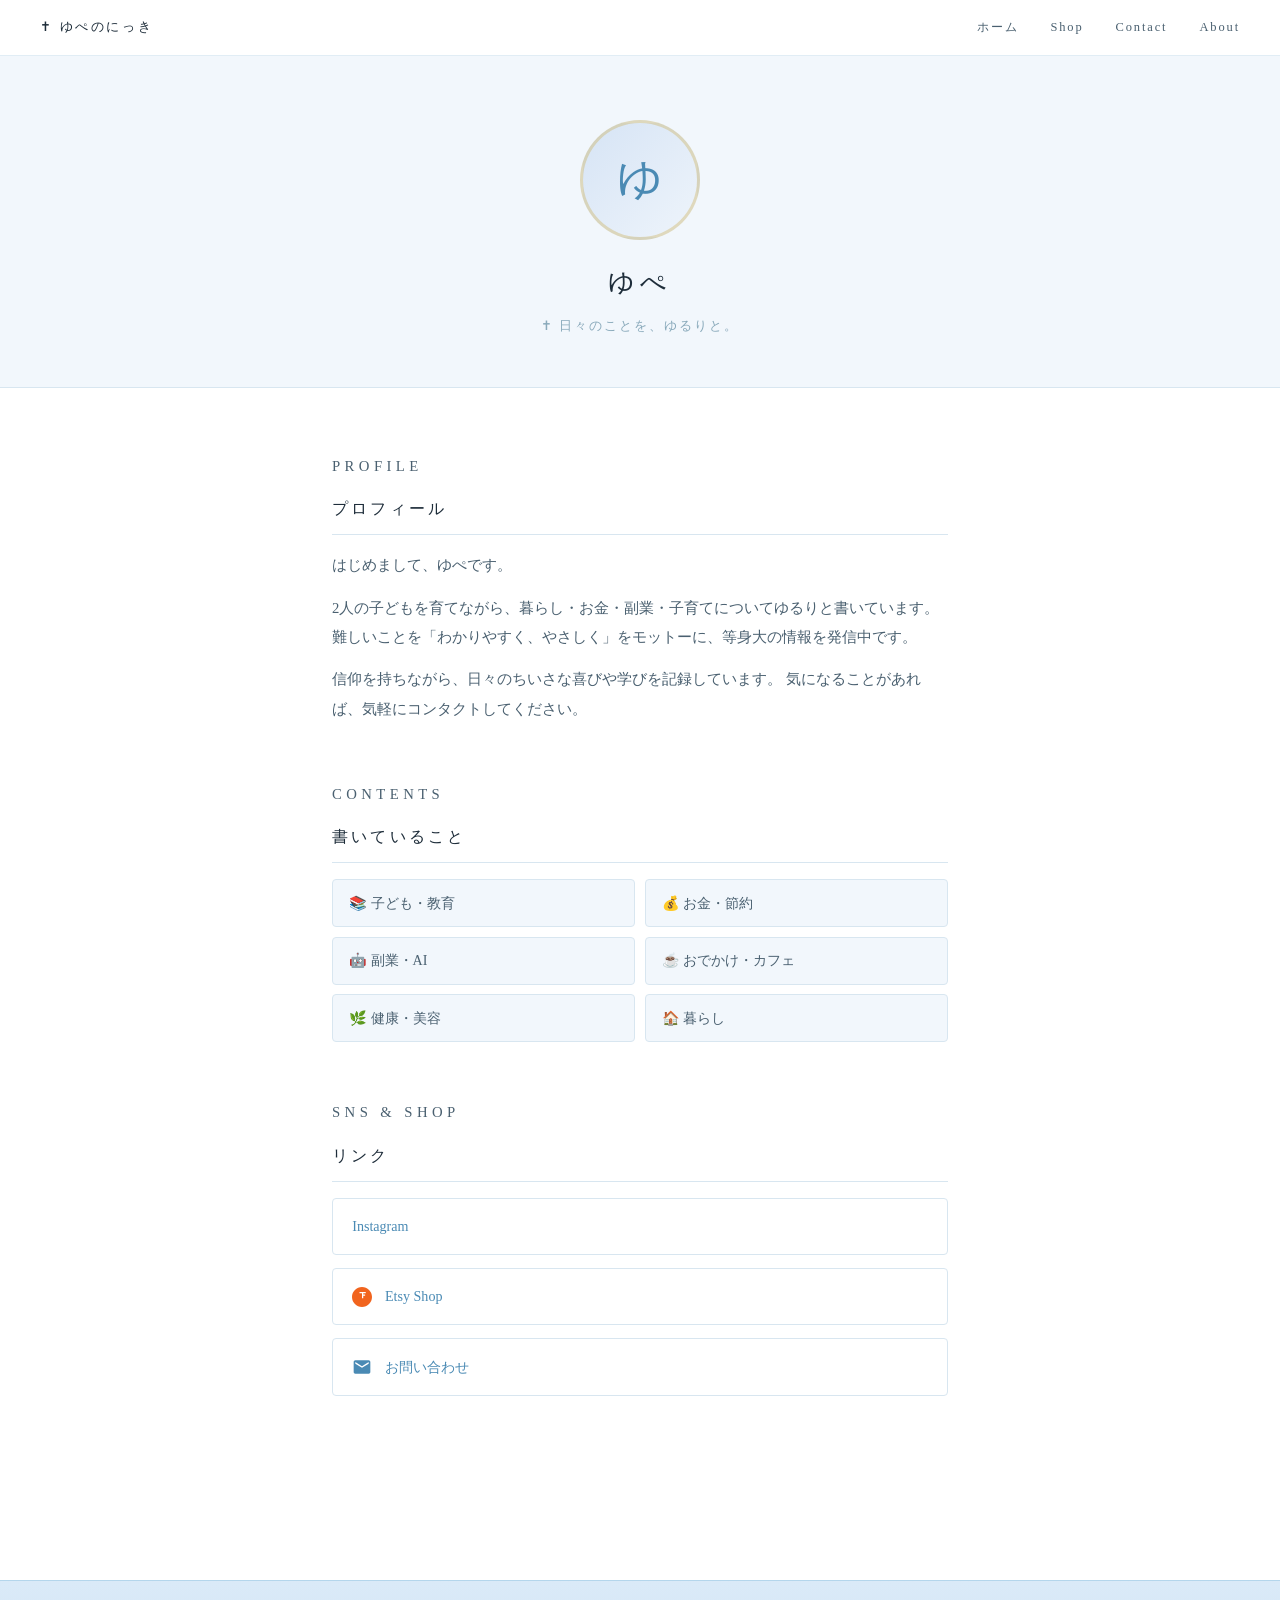
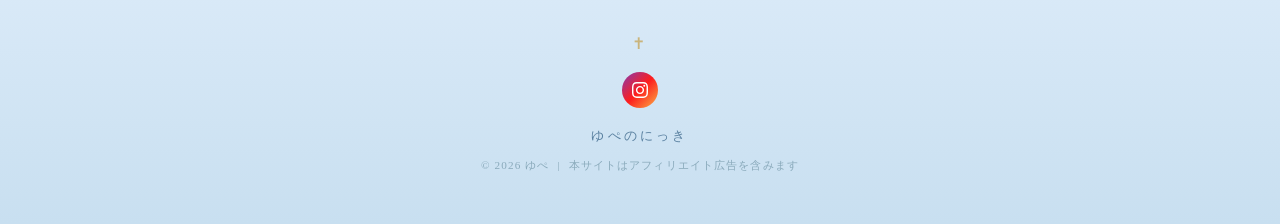
==== commit b93e6819: "InstagramリンクをyupegramアカウントURLに設定 Co-Authored-By: Claude Sonnet 4.6 <noreply@anthropic.com>" ====
--- a/about.html
+++ b/about.html
@@ -59,7 +59,7 @@
       <p class="lp-eyebrow">SNS & SHOP</p>
       <h2>リンク</h2>
       <div class="about-sns-links">
-        <a class="about-sns-link" href="https://www.instagram.com/YOUR_ACCOUNT" target="_blank" rel="noopener">
+        <a class="about-sns-link" 
           <svg width="20" height="20" viewBox="0 0 24 24" fill="#c13584"><path d="M12 2.163c3.204 0 3.584.012 4.85.07 3.252.148 4.771 1.691 4.919 4.919.058 1.265.069 1.645.069 4.849 0 3.205-.012 3.584-.069 4.849-.149 3.225-1.664 4.771-4.919 4.919-1.266.058-1.644.07-4.85.07-3.204 0-3.584-.012-4.849-.07-3.26-.149-4.771-1.699-4.919-4.92-.058-1.265-.07-1.644-.07-4.849 0-3.204.013-3.583.07-4.849.149-3.227 1.664-4.771 4.919-4.919 1.266-.057 1.645-.069 4.849-.069zm0-2.163c-3.259 0-3.667.014-4.947.072-4.358.2-6.78 2.618-6.98 6.98-.059 1.281-.073 1.689-.073 4.948 0 3.259.014 3.668.072 4.948.2 4.358 2.618 6.78 6.98 6.98 1.281.058 1.689.072 4.948.072 3.259 0 3.668-.014 4.948-.072 4.354-.2 6.782-2.618 6.979-6.98.059-1.28.073-1.689.073-4.948 0-3.259-.014-3.667-.072-4.947-.196-4.354-2.617-6.78-6.979-6.98-1.281-.059-1.69-.073-4.949-.073zm0 5.838c-3.403 0-6.162 2.759-6.162 6.162s2.759 6.163 6.162 6.163 6.162-2.759 6.162-6.163c0-3.403-2.759-6.162-6.162-6.162zm0 10.162c-2.209 0-4-1.79-4-4 0-2.209 1.791-4 4-4s4 1.791 4 4c0 2.21-1.791 4-4 4zm6.406-11.845c-.796 0-1.441.645-1.441 1.44s.645 1.44 1.441 1.44c.795 0 1.439-.645 1.439-1.44s-.644-1.44-1.439-1.44z"/></svg>
           Instagram
         </a>
@@ -79,7 +79,7 @@
   <footer class="site-footer">
     <span class="footer-cross">✝</span>
     <div class="footer-sns">
-      <a class="f-insta" href="https://www.instagram.com/YOUR_ACCOUNT" target="_blank" rel="noopener" title="Instagram">
+      <a class="f-insta" href="https://www.instagram.com/yupegram" target="_blank" rel="noopener" title="Instagram">
         <svg width="16" height="16" viewBox="0 0 24 24" fill="currentColor"><path d="M12 2.163c3.204 0 3.584.012 4.85.07 3.252.148 4.771 1.691 4.919 4.919.058 1.265.069 1.645.069 4.849 0 3.205-.012 3.584-.069 4.849-.149 3.225-1.664 4.771-4.919 4.919-1.266.058-1.644.07-4.85.07-3.204 0-3.584-.012-4.849-.07-3.26-.149-4.771-1.699-4.919-4.92-.058-1.265-.07-1.644-.07-4.849 0-3.204.013-3.583.07-4.849.149-3.227 1.664-4.771 4.919-4.919 1.266-.057 1.645-.069 4.849-.069zm0-2.163c-3.259 0-3.667.014-4.947.072-4.358.2-6.78 2.618-6.98 6.98-.059 1.281-.073 1.689-.073 4.948 0 3.259.014 3.668.072 4.948.2 4.358 2.618 6.78 6.98 6.98 1.281.058 1.689.072 4.948.072 3.259 0 3.668-.014 4.948-.072 4.354-.2 6.782-2.618 6.979-6.98.059-1.28.073-1.689.073-4.948 0-3.259-.014-3.667-.072-4.947-.196-4.354-2.617-6.78-6.979-6.98-1.281-.059-1.69-.073-4.949-.073zm0 5.838c-3.403 0-6.162 2.759-6.162 6.162s2.759 6.163 6.162 6.163 6.162-2.759 6.162-6.163c0-3.403-2.759-6.162-6.162-6.162zm0 10.162c-2.209 0-4-1.79-4-4 0-2.209 1.791-4 4-4s4 1.791 4 4c0 2.21-1.791 4-4 4zm6.406-11.845c-.796 0-1.441.645-1.441 1.44s.645 1.44 1.441 1.44c.795 0 1.439-.645 1.439-1.44s-.644-1.44-1.439-1.44z"/></svg>
       </a>
     </div>
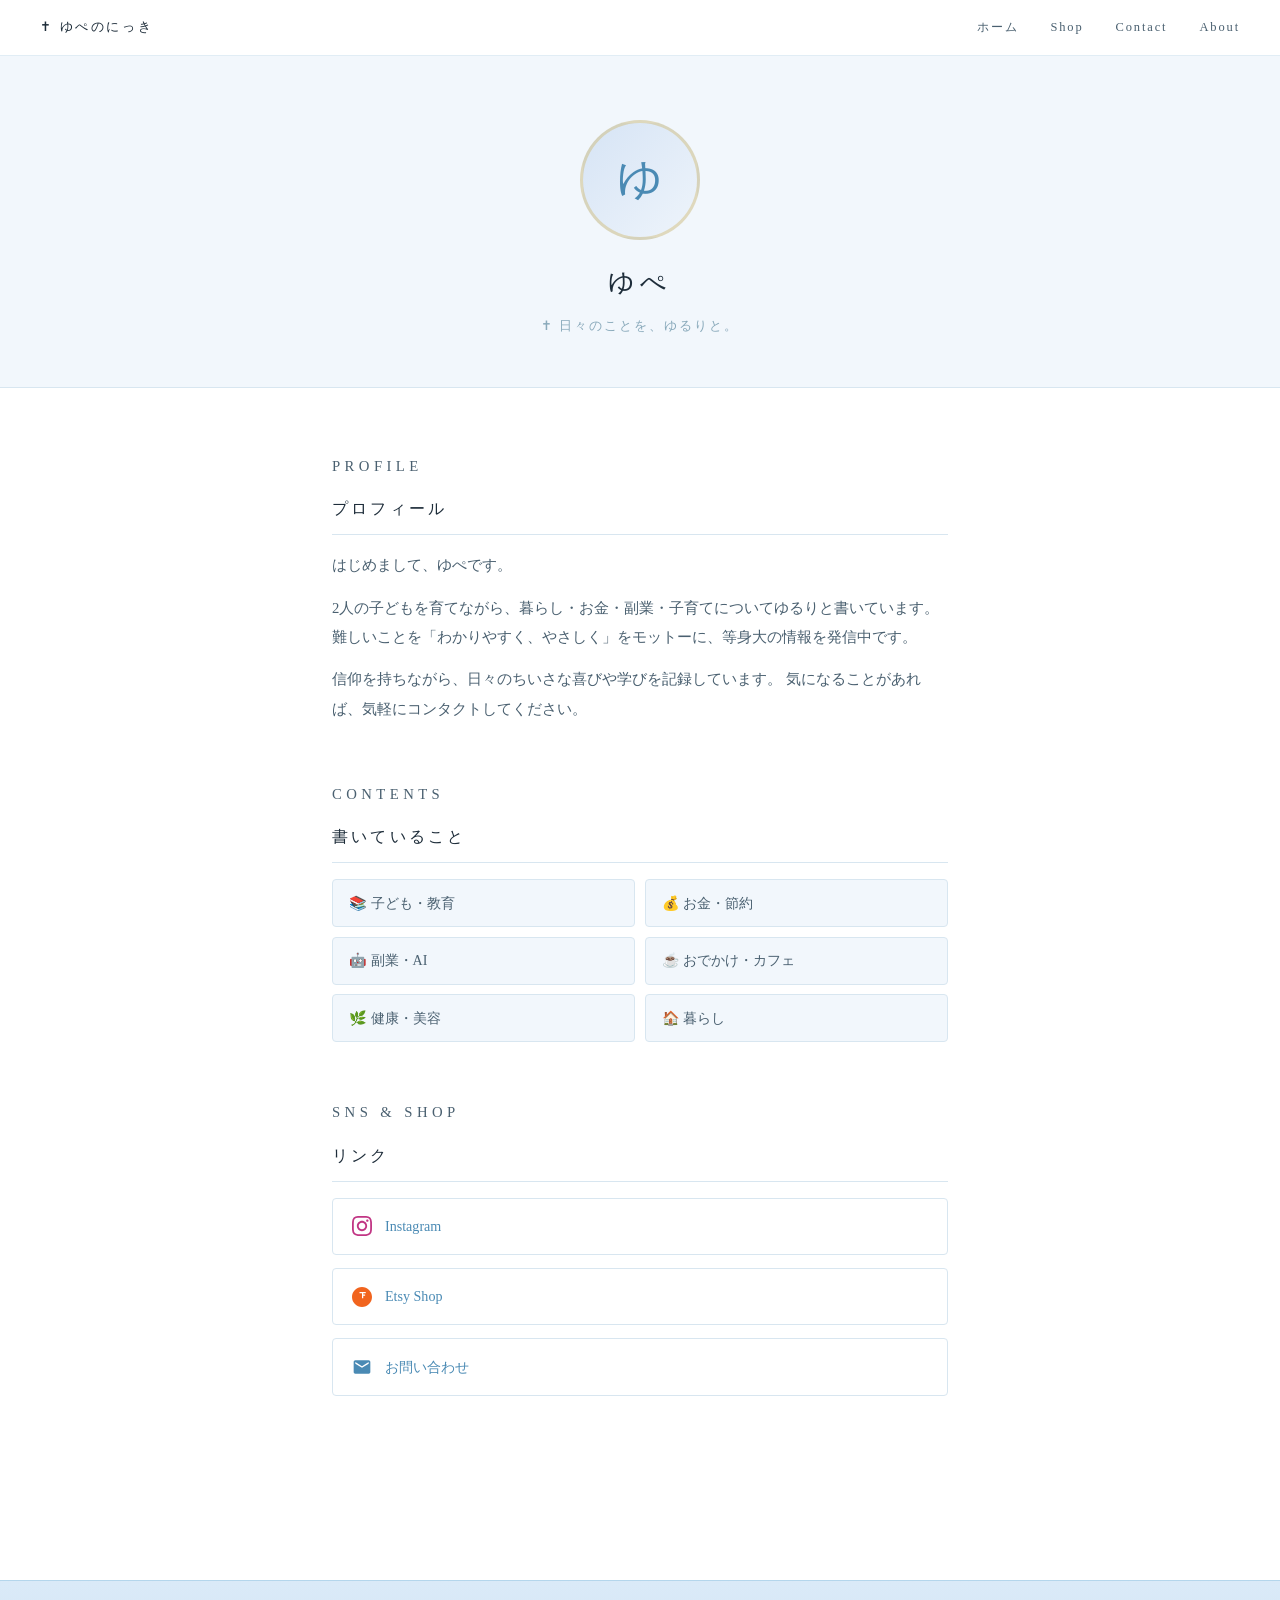
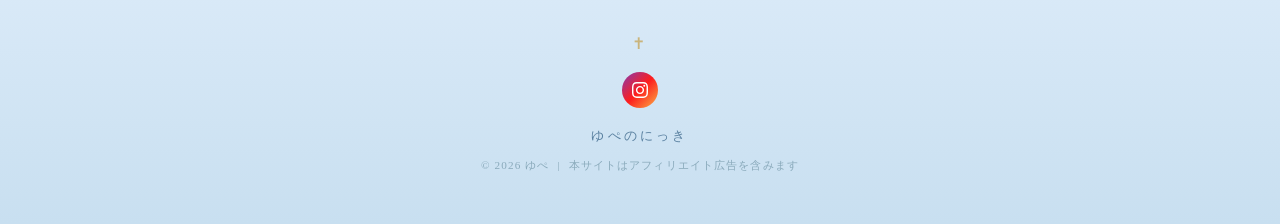
==== commit 4bf6c100: "InstagramをyupenonakaアカウントURLに設定・about.htmlのリンク破損を修正 Co-Authored-By: Claude Sonnet 4.6 <noreply@anthr" ====
--- a/about.html
+++ b/about.html
@@ -59,7 +59,7 @@
       <p class="lp-eyebrow">SNS & SHOP</p>
       <h2>リンク</h2>
       <div class="about-sns-links">
-        <a class="about-sns-link" 
+        <a class="about-sns-link" href="https://www.instagram.com/yupenonaka" target="_blank" rel="noopener">
           <svg width="20" height="20" viewBox="0 0 24 24" fill="#c13584"><path d="M12 2.163c3.204 0 3.584.012 4.85.07 3.252.148 4.771 1.691 4.919 4.919.058 1.265.069 1.645.069 4.849 0 3.205-.012 3.584-.069 4.849-.149 3.225-1.664 4.771-4.919 4.919-1.266.058-1.644.07-4.85.07-3.204 0-3.584-.012-4.849-.07-3.26-.149-4.771-1.699-4.919-4.92-.058-1.265-.07-1.644-.07-4.849 0-3.204.013-3.583.07-4.849.149-3.227 1.664-4.771 4.919-4.919 1.266-.057 1.645-.069 4.849-.069zm0-2.163c-3.259 0-3.667.014-4.947.072-4.358.2-6.78 2.618-6.98 6.98-.059 1.281-.073 1.689-.073 4.948 0 3.259.014 3.668.072 4.948.2 4.358 2.618 6.78 6.98 6.98 1.281.058 1.689.072 4.948.072 3.259 0 3.668-.014 4.948-.072 4.354-.2 6.782-2.618 6.979-6.98.059-1.28.073-1.689.073-4.948 0-3.259-.014-3.667-.072-4.947-.196-4.354-2.617-6.78-6.979-6.98-1.281-.059-1.69-.073-4.949-.073zm0 5.838c-3.403 0-6.162 2.759-6.162 6.162s2.759 6.163 6.162 6.163 6.162-2.759 6.162-6.163c0-3.403-2.759-6.162-6.162-6.162zm0 10.162c-2.209 0-4-1.79-4-4 0-2.209 1.791-4 4-4s4 1.791 4 4c0 2.21-1.791 4-4 4zm6.406-11.845c-.796 0-1.441.645-1.441 1.44s.645 1.44 1.441 1.44c.795 0 1.439-.645 1.439-1.44s-.644-1.44-1.439-1.44z"/></svg>
           Instagram
         </a>
@@ -79,7 +79,7 @@
   <footer class="site-footer">
     <span class="footer-cross">✝</span>
     <div class="footer-sns">
-      <a class="f-insta" href="https://www.instagram.com/yupegram" target="_blank" rel="noopener" title="Instagram">
+      <a class="f-insta" href="https://www.instagram.com/yupenonaka" target="_blank" rel="noopener" title="Instagram">
         <svg width="16" height="16" viewBox="0 0 24 24" fill="currentColor"><path d="M12 2.163c3.204 0 3.584.012 4.85.07 3.252.148 4.771 1.691 4.919 4.919.058 1.265.069 1.645.069 4.849 0 3.205-.012 3.584-.069 4.849-.149 3.225-1.664 4.771-4.919 4.919-1.266.058-1.644.07-4.85.07-3.204 0-3.584-.012-4.849-.07-3.26-.149-4.771-1.699-4.919-4.92-.058-1.265-.07-1.644-.07-4.849 0-3.204.013-3.583.07-4.849.149-3.227 1.664-4.771 4.919-4.919 1.266-.057 1.645-.069 4.849-.069zm0-2.163c-3.259 0-3.667.014-4.947.072-4.358.2-6.78 2.618-6.98 6.98-.059 1.281-.073 1.689-.073 4.948 0 3.259.014 3.668.072 4.948.2 4.358 2.618 6.78 6.98 6.98 1.281.058 1.689.072 4.948.072 3.259 0 3.668-.014 4.948-.072 4.354-.2 6.782-2.618 6.979-6.98.059-1.28.073-1.689.073-4.948 0-3.259-.014-3.667-.072-4.947-.196-4.354-2.617-6.78-6.979-6.98-1.281-.059-1.69-.073-4.949-.073zm0 5.838c-3.403 0-6.162 2.759-6.162 6.162s2.759 6.163 6.162 6.163 6.162-2.759 6.162-6.163c0-3.403-2.759-6.162-6.162-6.162zm0 10.162c-2.209 0-4-1.79-4-4 0-2.209 1.791-4 4-4s4 1.791 4 4c0 2.21-1.791 4-4 4zm6.406-11.845c-.796 0-1.441.645-1.441 1.44s.645 1.44 1.441 1.44c.795 0 1.439-.645 1.439-1.44s-.644-1.44-1.439-1.44z"/></svg>
       </a>
     </div>
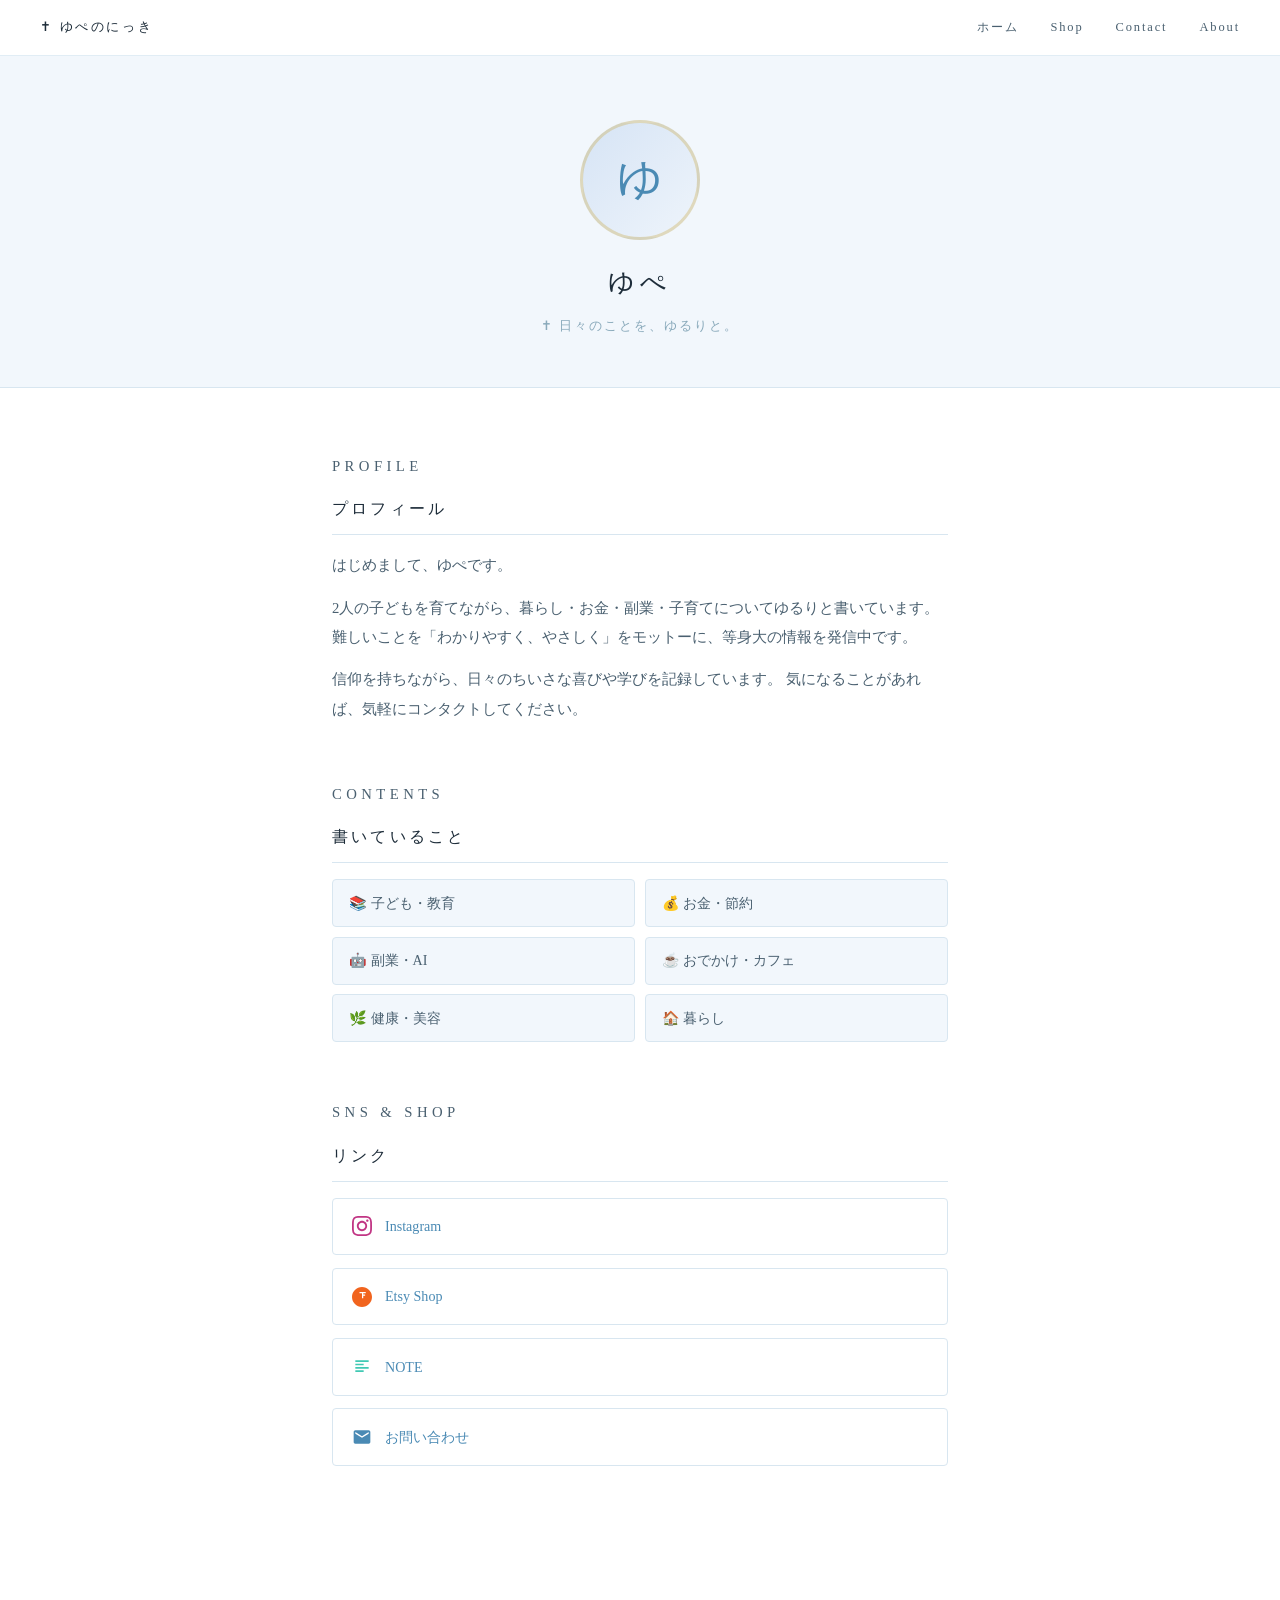
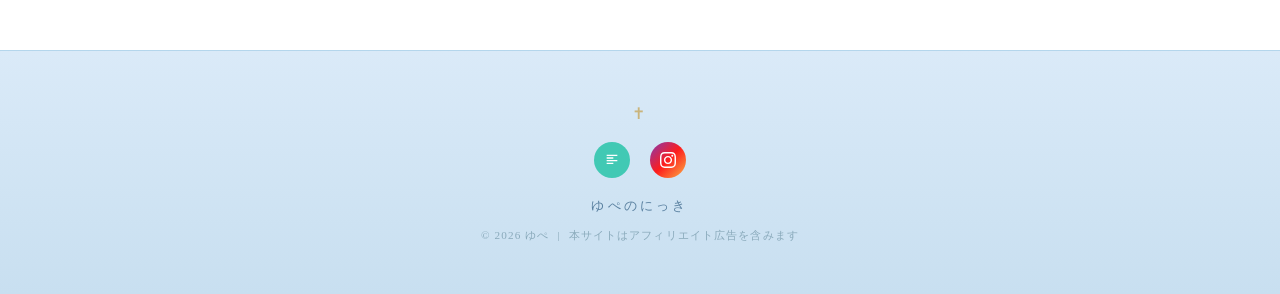
==== commit 27769a7c: "NOTEリンクをサイト全体に追加" ====
--- a/about.html
+++ b/about.html
@@ -63,9 +63,13 @@
           <svg width="20" height="20" viewBox="0 0 24 24" fill="#c13584"><path d="M12 2.163c3.204 0 3.584.012 4.85.07 3.252.148 4.771 1.691 4.919 4.919.058 1.265.069 1.645.069 4.849 0 3.205-.012 3.584-.069 4.849-.149 3.225-1.664 4.771-4.919 4.919-1.266.058-1.644.07-4.85.07-3.204 0-3.584-.012-4.849-.07-3.26-.149-4.771-1.699-4.919-4.92-.058-1.265-.07-1.644-.07-4.849 0-3.204.013-3.583.07-4.849.149-3.227 1.664-4.771 4.919-4.919 1.266-.057 1.645-.069 4.849-.069zm0-2.163c-3.259 0-3.667.014-4.947.072-4.358.2-6.78 2.618-6.98 6.98-.059 1.281-.073 1.689-.073 4.948 0 3.259.014 3.668.072 4.948.2 4.358 2.618 6.78 6.98 6.98 1.281.058 1.689.072 4.948.072 3.259 0 3.668-.014 4.948-.072 4.354-.2 6.782-2.618 6.979-6.98.059-1.28.073-1.689.073-4.948 0-3.259-.014-3.667-.072-4.947-.196-4.354-2.617-6.78-6.979-6.98-1.281-.059-1.69-.073-4.949-.073zm0 5.838c-3.403 0-6.162 2.759-6.162 6.162s2.759 6.163 6.162 6.163 6.162-2.759 6.162-6.163c0-3.403-2.759-6.162-6.162-6.162zm0 10.162c-2.209 0-4-1.79-4-4 0-2.209 1.791-4 4-4s4 1.791 4 4c0 2.21-1.791 4-4 4zm6.406-11.845c-.796 0-1.441.645-1.441 1.44s.645 1.44 1.441 1.44c.795 0 1.439-.645 1.439-1.44s-.644-1.44-1.439-1.44z"/></svg>
           Instagram
         </a>
-        <a class="about-sns-link" href="https://www.etsy.com/shop/YOUR_SHOP" target="_blank" rel="noopener">
+        <a class="about-sns-link" href="https://www.etsy.com/shop/HonamiJapan" target="_blank" rel="noopener">
           <svg width="20" height="20" viewBox="0 0 24 24" fill="#f1641e"><path d="M12 0C5.373 0 0 5.373 0 12s5.373 12 12 12 12-5.373 12-12S18.627 0 12 0zm4.5 7.5h-3v1.5h2.25v1.5H13.5v3h-1.5V7.5H9V6h7.5v1.5z"/></svg>
           Etsy Shop
+        </a>
+        <a class="about-sns-link" href="https://note.com/yupe_nonaka" target="_blank" rel="noopener">
+          <svg width="20" height="20" viewBox="0 0 24 24" fill="#41c9b4"><path d="M4 4h16v2H4zm0 4h10v2H4zm0 4h16v2H4zm0 4h10v2H4z"/></svg>
+          NOTE
         </a>
         <a class="about-sns-link" href="contact.html">
           <svg width="20" height="20" viewBox="0 0 24 24" fill="#4a8ab4"><path d="M20 4H4c-1.1 0-2 .9-2 2v12c0 1.1.9 2 2 2h16c1.1 0 2-.9 2-2V6c0-1.1-.9-2-2-2zm0 4l-8 5-8-5V6l8 5 8-5v2z"/></svg>
@@ -79,6 +83,9 @@
   <footer class="site-footer">
     <span class="footer-cross">✝</span>
     <div class="footer-sns">
+      <a class="f-note" href="https://note.com/yupe_nonaka" target="_blank" rel="noopener" title="NOTE">
+        <svg width="16" height="16" viewBox="0 0 24 24" fill="currentColor"><path d="M4 4h16v2H4zm0 4h10v2H4zm0 4h16v2H4zm0 4h10v2H4z"/></svg>
+      </a>
       <a class="f-insta" href="https://www.instagram.com/yupenonaka" target="_blank" rel="noopener" title="Instagram">
         <svg width="16" height="16" viewBox="0 0 24 24" fill="currentColor"><path d="M12 2.163c3.204 0 3.584.012 4.85.07 3.252.148 4.771 1.691 4.919 4.919.058 1.265.069 1.645.069 4.849 0 3.205-.012 3.584-.069 4.849-.149 3.225-1.664 4.771-4.919 4.919-1.266.058-1.644.07-4.85.07-3.204 0-3.584-.012-4.849-.07-3.26-.149-4.771-1.699-4.919-4.92-.058-1.265-.07-1.644-.07-4.849 0-3.204.013-3.583.07-4.849.149-3.227 1.664-4.771 4.919-4.919 1.266-.057 1.645-.069 4.849-.069zm0-2.163c-3.259 0-3.667.014-4.947.072-4.358.2-6.78 2.618-6.98 6.98-.059 1.281-.073 1.689-.073 4.948 0 3.259.014 3.668.072 4.948.2 4.358 2.618 6.78 6.98 6.98 1.281.058 1.689.072 4.948.072 3.259 0 3.668-.014 4.948-.072 4.354-.2 6.782-2.618 6.979-6.98.059-1.28.073-1.689.073-4.948 0-3.259-.014-3.667-.072-4.947-.196-4.354-2.617-6.78-6.979-6.98-1.281-.059-1.69-.073-4.949-.073zm0 5.838c-3.403 0-6.162 2.759-6.162 6.162s2.759 6.163 6.162 6.163 6.162-2.759 6.162-6.163c0-3.403-2.759-6.162-6.162-6.162zm0 10.162c-2.209 0-4-1.79-4-4 0-2.209 1.791-4 4-4s4 1.791 4 4c0 2.21-1.791 4-4 4zm6.406-11.845c-.796 0-1.441.645-1.441 1.44s.645 1.44 1.441 1.44c.795 0 1.439-.645 1.439-1.44s-.644-1.44-1.439-1.44z"/></svg>
       </a>
--- a/style.css
+++ b/style.css
@@ -773,6 +773,7 @@
 .sns-float-btn:hover { opacity: 0.88; transform: scale(1.08); color: #fff; }
 .sns-float-btn.etsy-float  { background: #f1641e; }
 .sns-float-btn.insta-float { background: linear-gradient(135deg, #833ab4, #fd1d1d, #fcb045); }
+.sns-float-btn.note-float  { background: #41c9b4; }
 
 .sns-float-label {
   font-size: 0.6rem;
@@ -805,6 +806,7 @@
 .footer-sns a:hover { opacity: 0.8; color: #fff; }
 .footer-sns .f-etsy  { background: #f1641e; }
 .footer-sns .f-insta { background: linear-gradient(135deg, #833ab4, #fd1d1d, #fcb045); }
+.footer-sns .f-note  { background: #41c9b4; }
 
 /* ===== カテゴリフィルター ===== */
 .category-filter {
@@ -959,6 +961,7 @@
   text-decoration: none; transition: opacity 0.2s;
 }
 .lp-cta-btn:hover { opacity: 0.85; }
+.lp-cta-btn-note { background: #41c9b4; color: #fff; }
 
 /* ===== About ページ ===== */
 .about-hero {
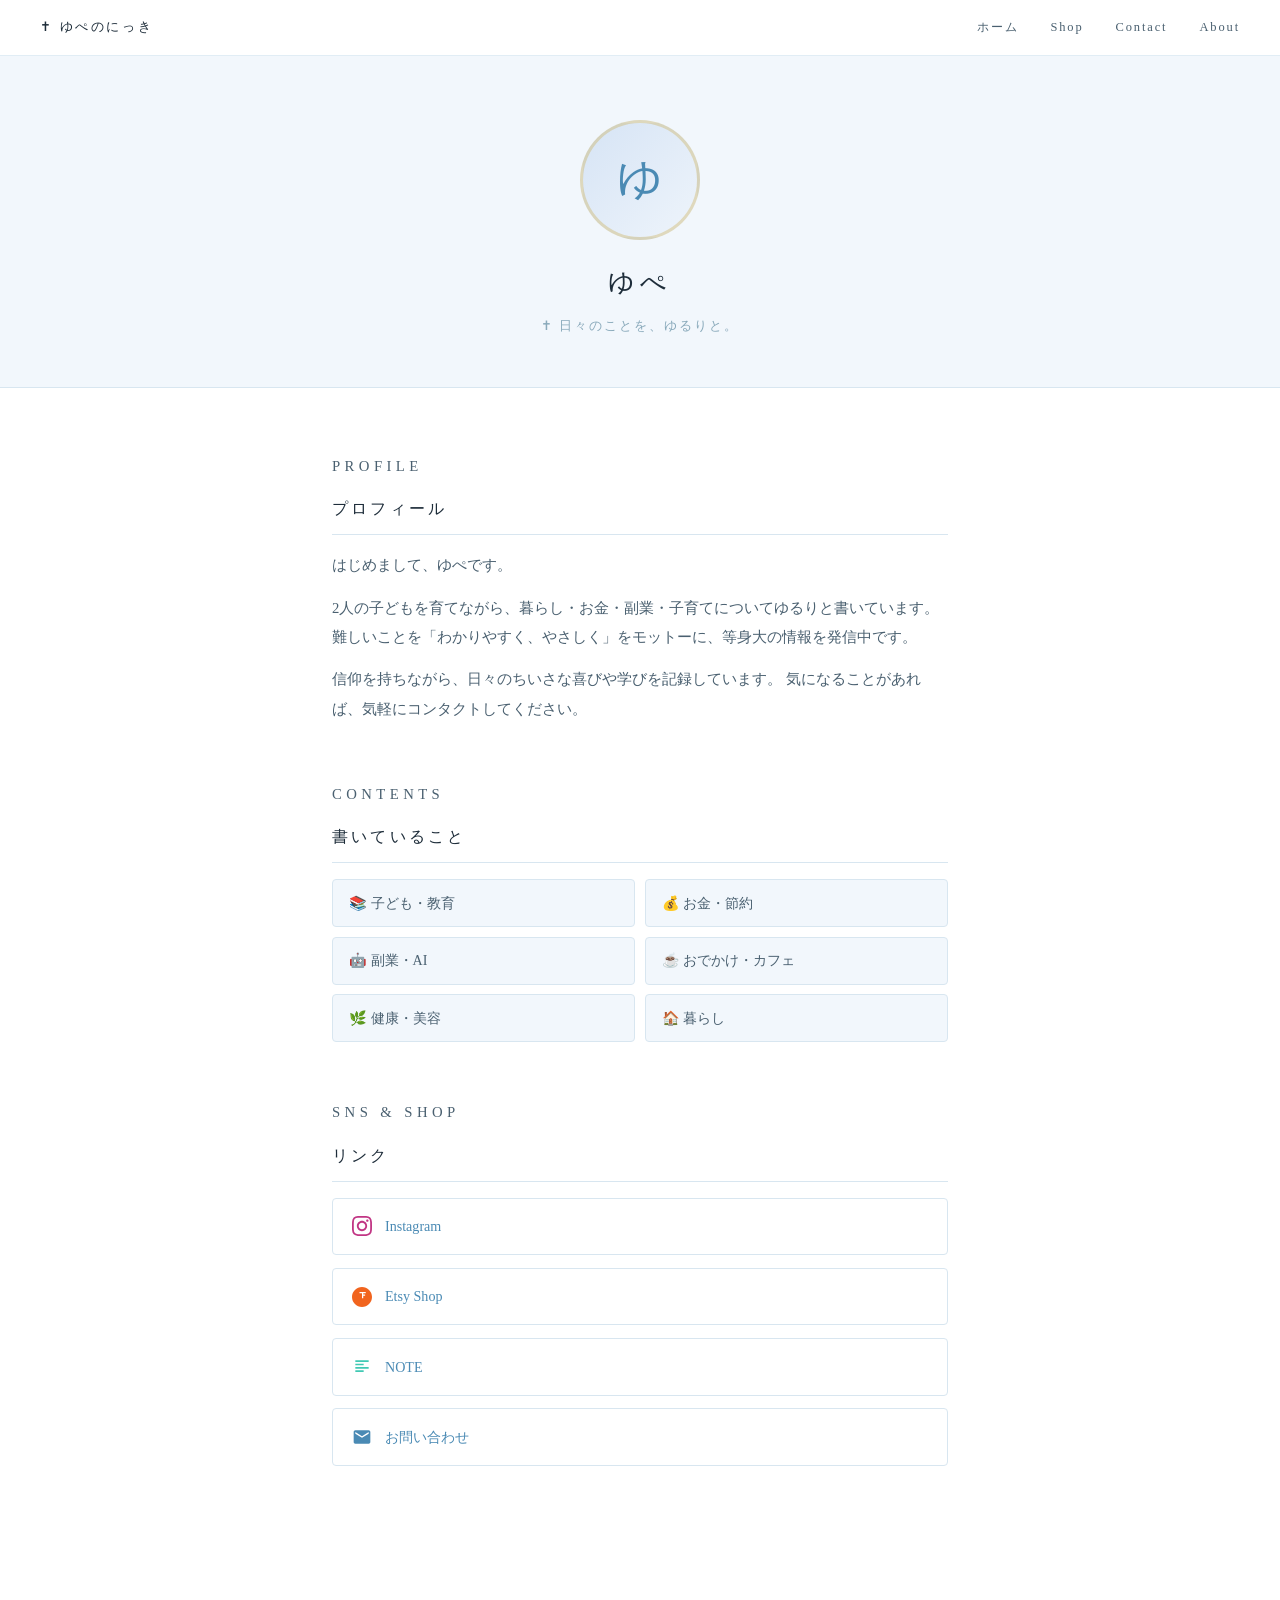
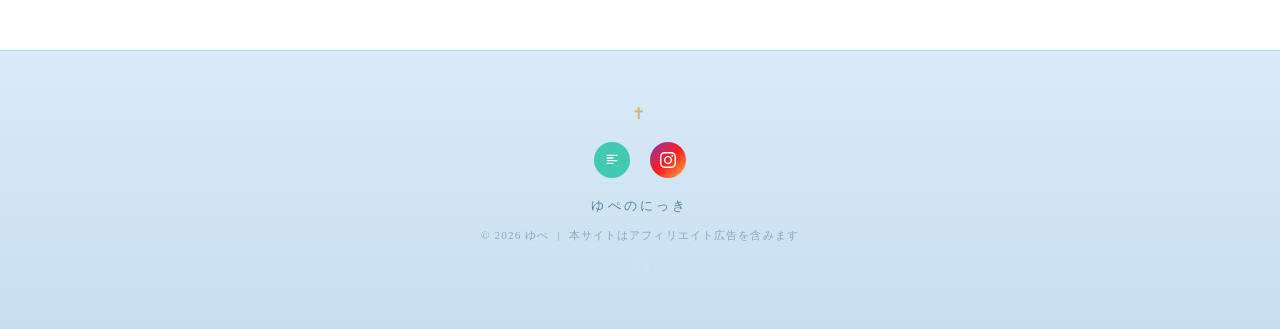
==== commit 2c8180d2: "フッターに管理ページへの隠しリンクを追加" ====
--- a/about.html
+++ b/about.html
@@ -92,6 +92,7 @@
     </div>
     <p class="footer-title">ゆぺのにっき</p>
     <p class="footer-copy">&copy; 2026 ゆぺ &nbsp;|&nbsp; 本サイトはアフィリエイト広告を含みます</p>
+    <a href="admin.html" class="footer-admin-link">管理</a>
   </footer>
 
 </body>
--- a/style.css
+++ b/style.css
@@ -402,6 +402,15 @@
   color: #8aaabb;
   letter-spacing: 0.1em;
 }
+.footer-admin-link {
+  display: inline-block;
+  margin-top: 0.8rem;
+  font-size: 0.62rem;
+  color: rgba(255,255,255,0.15);
+  text-decoration: none;
+  letter-spacing: 0.05em;
+}
+.footer-admin-link:hover { color: rgba(255,255,255,0.5); }
 
 /* ===== ページヒーロー（Shop / Contact） ===== */
 .page-hero {
